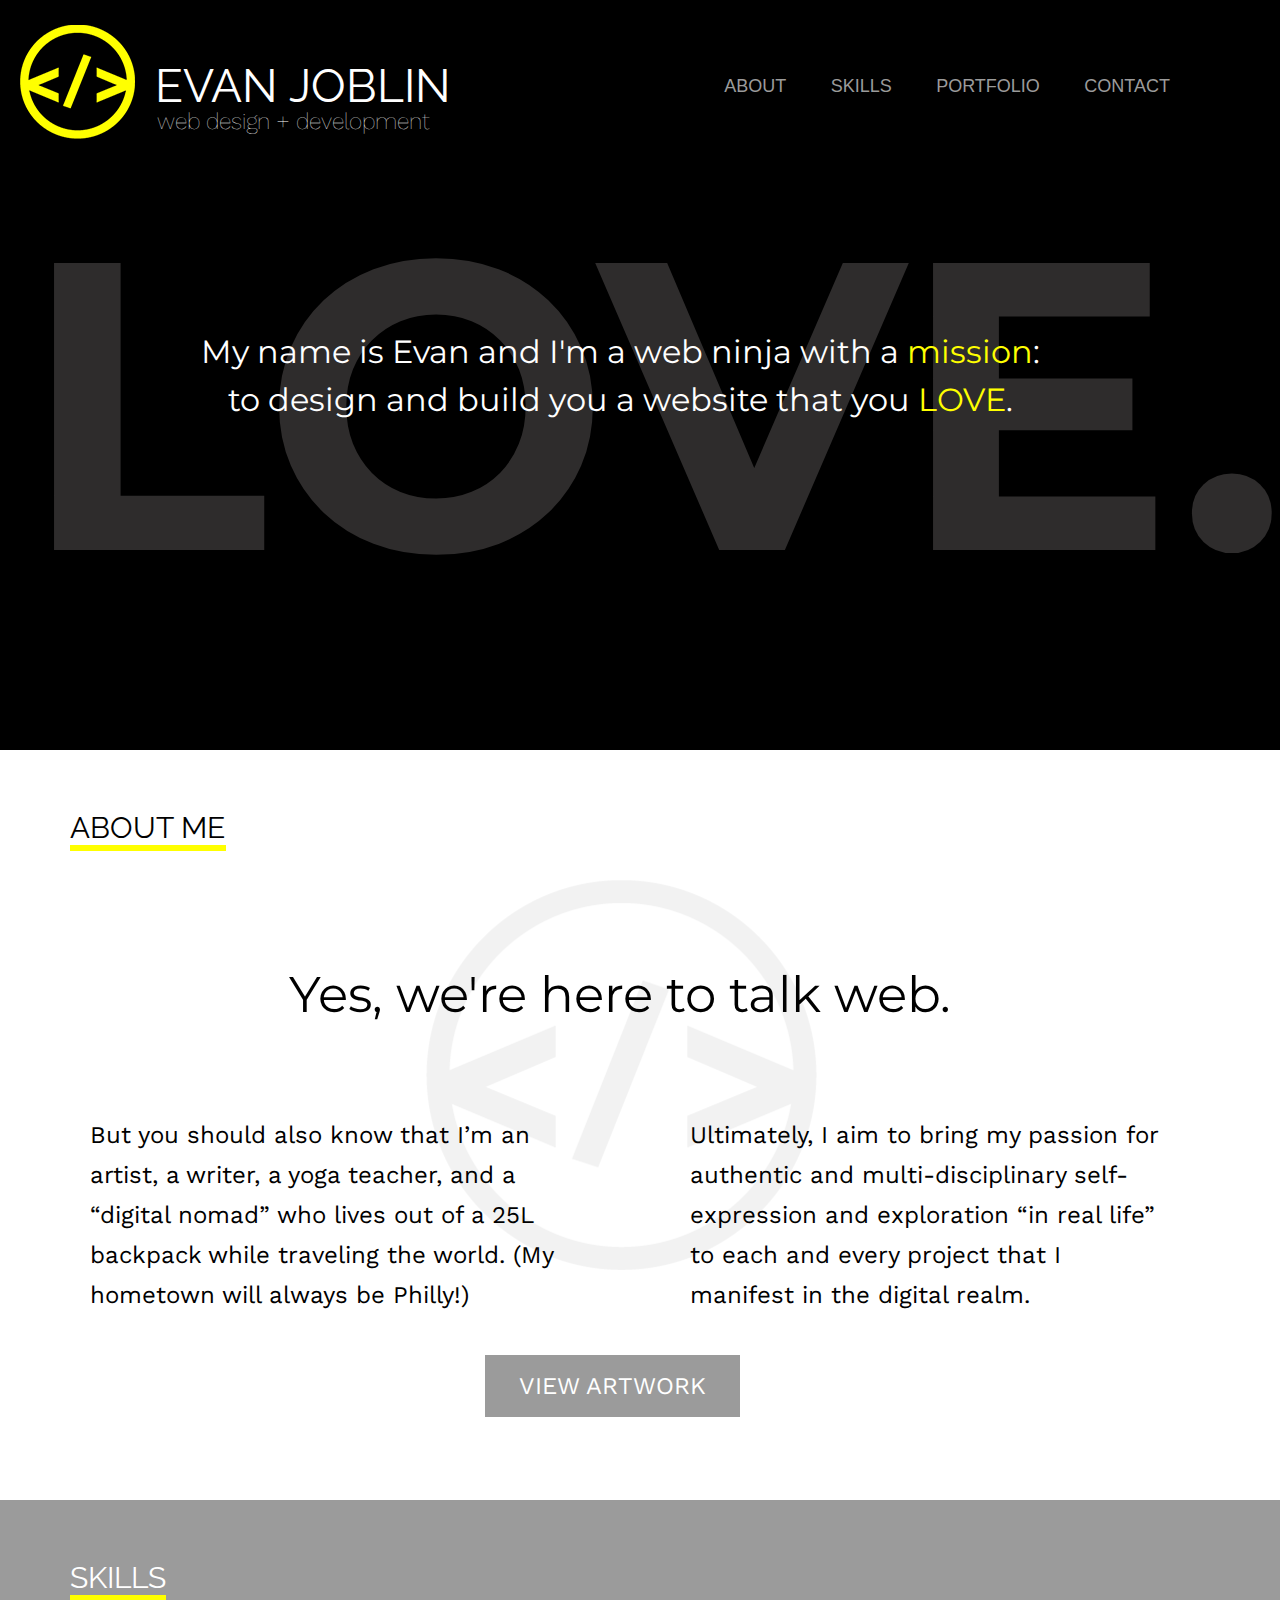
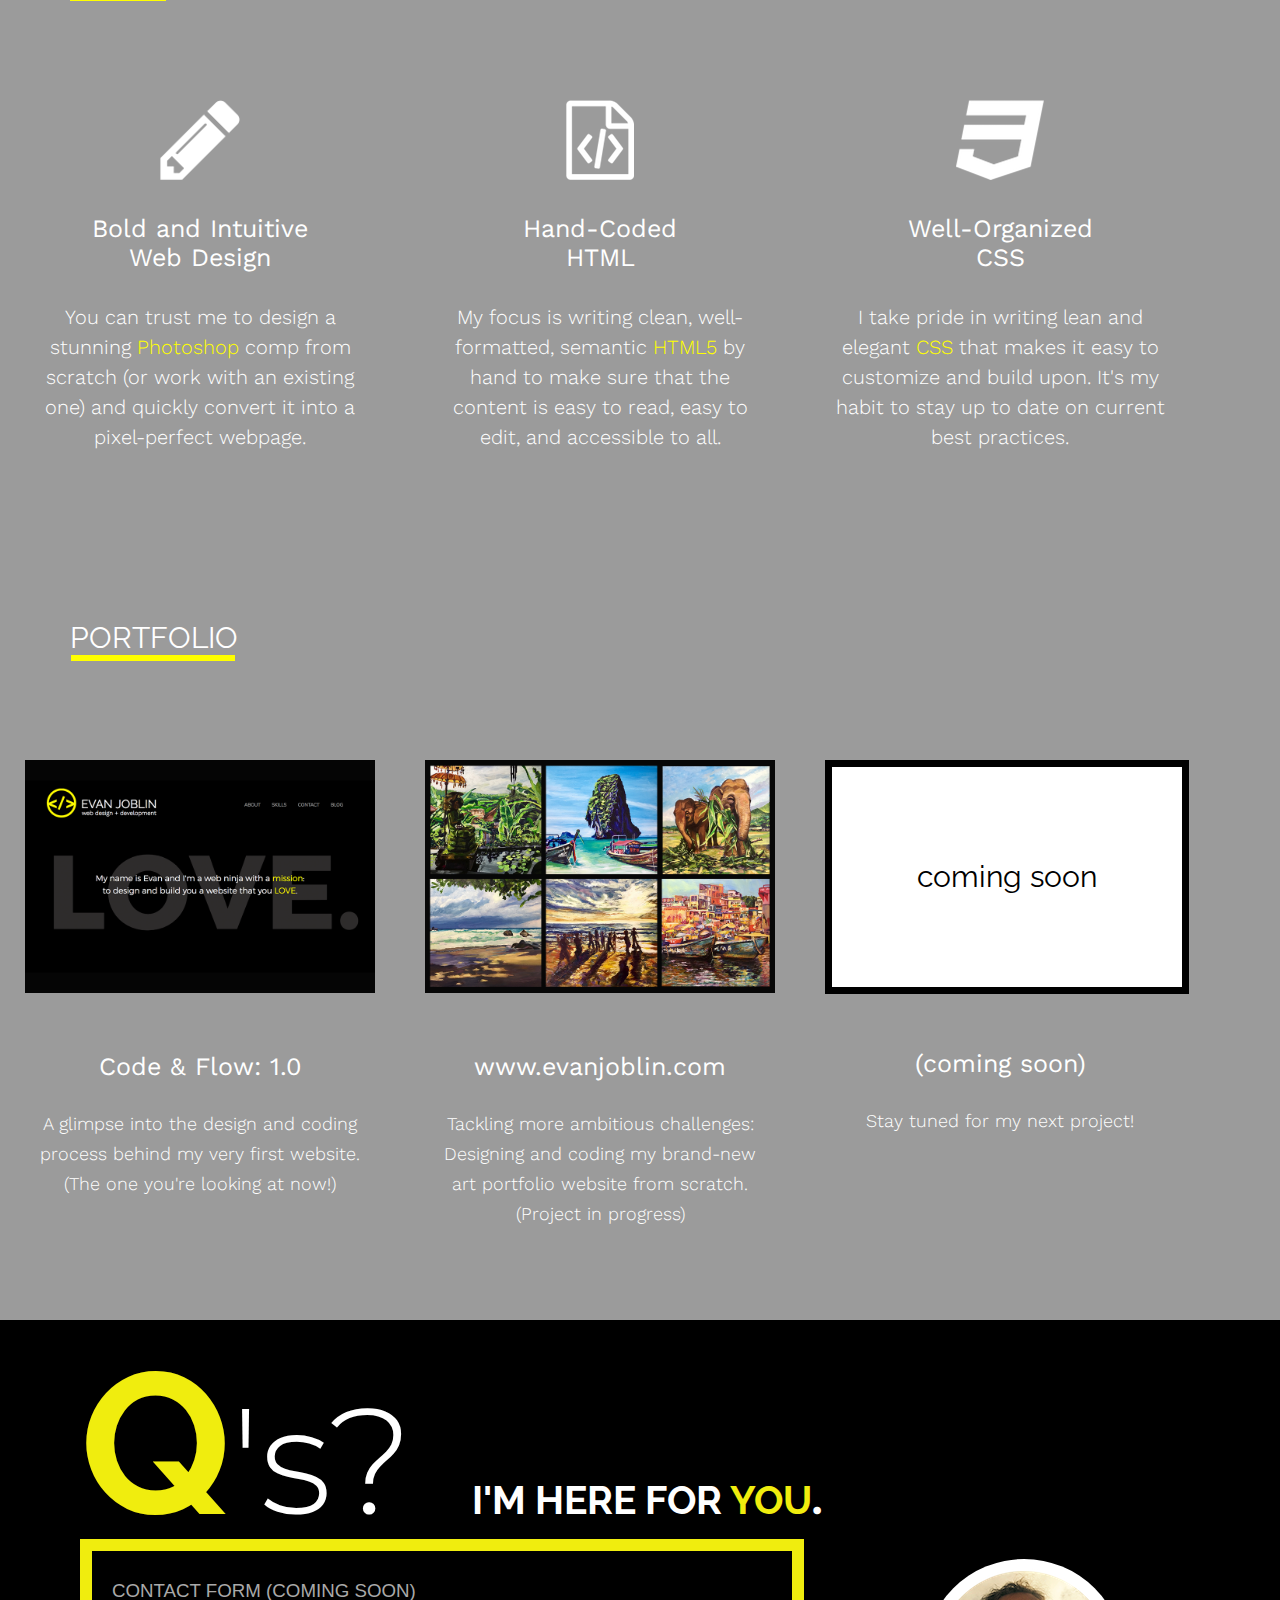
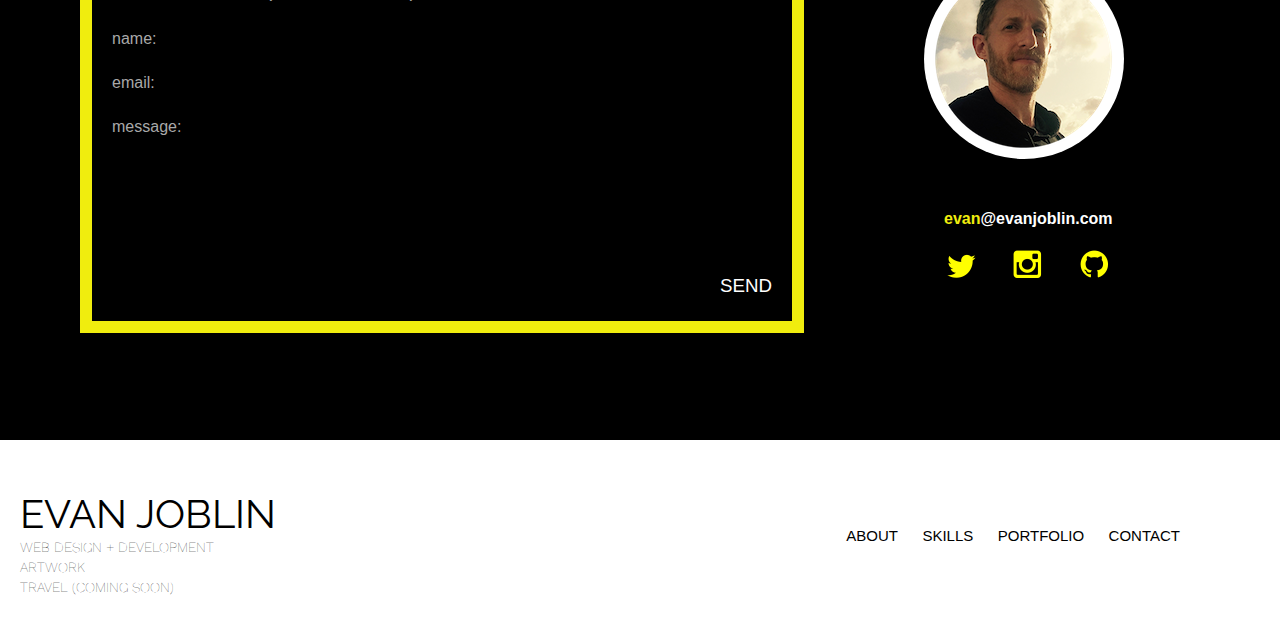
==== index.html @ 78a65e4b "initial commit" ====
<!doctype html>
<html lang="en">
    <head>
      <meta charset="UTF-8">
      <title>Evan Joblin | Web Developer</title>
      <link rel="stylesheet" href="css/normalize.css">
      <link rel="stylesheet" href="css/main.css">
      <link href="https://fonts.googleapis.com/css?family=Raleway:300,400" rel="stylesheet">
      <link href="https://fonts.googleapis.com/css?family=Montserrat:300,400,700" rel="stylesheet">
      <link href="https://fonts.googleapis.com/css?family=Work+Sans:300,400" rel="stylesheet">
    </head>

<!-- HEADER -->

    <body>
      <header>
        <div class="full-width">
          <div class="half-width">
            <img src="img/top-logo.png" id="top-logo" alt="my logo" />
            <h1 id="evan-joblin">Evan Joblin</h1>
            <h2 id="web-design-sub-head">web design + development</h2>
          </div>
          <div class="half-width top-header">
            <nav>
              <ul>
                <li><a href="#about-me">About</a></li>
                <li><a href="#skills">Skills</a></li>
                <li><a href="#portfolio">Portfolio</a></li>
                <li><a href="#contact">Contact</a></li>
              </ul>
            </nav>
          </div>
          <div>
            <h3 id="love">Love.</h3>
            <h2 id="tagline">My name is Evan and I'm a web ninja with a <span class="tagline-highlight">mission</span>:<br>to design and build you a website that you <span class="tagline-highlight" id="tagline-love">love</span>.</h2>
          </div>
        </div>
      </header>

<!-- ABOUT BANNER -->

      <section id="about-banner" class="section-header">
        <h3 id="about-me">About Me</h3>
        <hr id="about-underline"/>
      </section>

<!-- ABOUT -->

      <section id="about">
        <div class="full-width">
          <img src="img/my-webdev-logo.png" alt="my logo"/>
          <h3>Yes, we're here to talk web.</h3>
          <div class="half-width">
            <p id="left-about">But you should also know that I’m an artist, a writer, a yoga teacher, and a “digital nomad” who lives out of a 25L backpack while traveling the world. (My hometown will always be Philly!)</p>
          </div>
          <div class="half-width">
            <p id="right-about">Ultimately, I aim to bring my passion for authentic and multi-disciplinary self-expression and exploration “in real life” to each and every project that I manifest in the digital realm.</p>
          </div>
        </div>
          <div class="full-width">
            <h4><a href="http://evanjoblin.com" target="_blank" id="artwork">View Artwork</a></h4>
            <hr id="artwork-underline"/>
            <a href="http://evanjoblin.com" target="_blank"><button class="button">View Artwork</button></a>

          </div>
      </section>


<!--SKILLS BANNER -->

      <section id="services-banner" class="section-header">
        <h3 id="skills">Skills</h3>
        <hr id="services-underline"/>
      </section>

<!--SKILLS -->

      <section id="work">
        <div class="full-width">
          <div class="third-width">
            <img src="img/pencil-icon-white.png" alt="Pencil icon" />
            <h3>Bold and Intuitive Web Design</h3>
            <p>You can trust me to design a stunning <span class="code-highlights">Photoshop</span> comp from scratch (or work with an existing one) and quickly convert it into a pixel-perfect webpage.</p>
          </div>
          <div class="third-width">
          <img src="img/html-icon-white.png" alt="HTML icon" />
            <h3>Hand-Coded HTML</h3>
            <p>My focus is writing clean, well-formatted, semantic <span class="code-highlights">HTML5</span> by hand to make sure that the content is easy to read, easy to edit, and accessible to all.</p>
          </div>
          <div class="third-width">
            <img src="img/css-icon-white.png" alt="CSS icon" />
            <h3>Well-Organized CSS</h3>
            <p>I take pride in writing lean and elegant <span class="code-highlights">CSS</span> that makes it easy to customize and build upon. It's my habit to stay up to date on current best practices.</p>
          </div>
        </div>
      </section>

<!--PORTFOLIO BANNER -->

      <section id="featured-work-banner" class="section-header">
        <h3 id="portfolio">Portfolio</h3>
        <hr id="featured-work-underline"/>
      </section>

<!-- PORTFOLIO -->

      <section id="work-bottom-row">
        <div class="full-width">
          <div class="third-width">
            <img src="img/homepage-redo-v1-black.png" alt="Evan Joblin Homepage" />
            <h3>Code &amp; Flow: 1.0</h3>
            <p>A glimpse into the design and coding process behind my very first website. (The one you're looking at now!)</p>
          </div>
          <div class="third-width">
            <img src="img/artwork-grid-v3.png" alt="Business Cards" />
            <h3>www.evanjoblin.com</h3>
            <p>Tackling more ambitious challenges: Designing and coding my brand-new art portfolio website from scratch. <br> (Project in progress)</p>
          </div>
          <div class="third-width">
            <div id="coming-soon-box"><span id="coming-soon-text">coming soon</span></div>
              <h3>(coming soon)</h3>
              <p>Stay tuned for my next project!</p>
            </div>
          </div>
      </section>

<!-- CONTACT -->

      <section id="contact">
        <div class=full-width>
          <h2><span id="questions"><span id="capital-q">Q</span><span id="lowercase-s">'s?</span></span> <span id="here-for-you">I'm here for <span id="yellow-you">you<span id="period">.</span></span></span></h2>
          <div class="two-thirds-width contact-form" id="inside-the-form">
            <h3 id="contact-form-text" >Contact Form (coming soon)</h3>
            <p>name:</p>
            <p>email:</p>
            <p>message:</p>
            <h3 id="send">Send</h3>
          </div>
          <div class="third-width">
            <img src="img/contact-photo-color.png" id="little-portrait" alt="Photo of Evan" />
            <a href="mailto:evan@evanjoblin.com" id="evan-email"><h4><span id="evan-highlight">evan</span>@evanjoblin.com</h4></a>
            <div id="social-media-contact">
              <ul>
                <li><a href="https://twitter.com/EvanJoblin"><img src="img/twitter-yellow.png" alt="Twitter"/></a></li>
                <li><a href="https://instagram.com/EvanJoblin"><img src="img/instagram-yellow.png" alt="Instagram"/></a></li>
                <li><a href="https://github.com/ejoblin"><img src="img/github-yellow.png" alt="GitHub"/></a></li>
              </ul>
            </div>
          </div>
        </div>
        </section>

<!--FOOTER -->

        <footer id="footer">
          <div class="full-width">
            <div class="half-width">
              <h2>Evan Joblin</h2>
              <ul id="other-ej-sites">
                <li><a href="http://codeandflow.com">web design + development</a></li>
                <li><a href="http://evanjoblin.com">artwork</a></li>
                <li>travel (coming soon)</li>
              </ul>
            </div>

            <div class="half-width">
              <ul id="footer-nav">
                <li><a href="#about-me">About</a></li>
                <li><a href="#skills">Skills</a></li>
                <li><a href="#portfolio">Portfolio</a></li>
                <li><a href="#contact">Contact</a></li>
              </ul>
            </div>
          </div>
        </footer>
    </body>
</html>
---- css/main.css ----
body {
  font-family: 'Muli', sans-serif;
}


/***** GRID *****/

.full-width {
  width: 1200px;
  margin: auto 0;
  padding-left: 20px;
}

.half-width{
  width: 600px;
  float: left;
}

.third-width{
  width: 400px;
  float: left;
}

.two-thirds-width {
  width: 800px;
  float: left;
}

/***** HEADER *****/

header {
  height: 750px;
  background: black;
}

#top-logo {
  padding: 25px 0px 0 0;
  float: left;
}

#evan-joblin {
  color: white;
  font-family: 'Raleway', sans-serif;
  font-size: 46px;
  font-weight: 400;
  text-transform: uppercase;
  padding: 28px 0 0 20px;
  float: left;
  margin-bottom: 0;
}

#web-design-sub-head {
  color: white;
  font-family: 'Work Sans', sans-serif;
  font-size: 23px;
  margin: -5px 0 0 0;
  font-weight: lighter;
  float: left;
  padding: 0 0 0 22px;
}

nav {
  float: right;
  padding: 60px 50px 40px 0;
}

nav ul li {
  display: inline-block;
}

nav ul li a {
  color: #9b9b9b;
  font-size: 18px;
  padding-left: 40px;
  text-transform: uppercase;
  text-decoration: none;
}

nav a:hover {
  color: #ffff00;
}

#love {
  font-family: 'Montserrat', sans-serif;
  font-size: 410px;
  font-weight: 700;
  color: #2e2c2c;
  text-align: center;
  padding: 35px 0 0 -10px;
  margin: auto 0;
  text-transform: uppercase;
}

#tagline {
  color: white;
  font-family: 'Montserrat', sans-serif;
  font-size: 32px;
  font-weight: 400;
  line-height: 48px;
  text-align: center;
  clear: both;
  margin: -325px 0 0 0;
}

.tagline-highlight {
  color: #ffff00;
}

#tagline-love {
  text-transform: uppercase;
}

/***** ABOUT BANNER *****/

#about-banner {
  background: white;
  height: 50px;
  clear: both;
}

#about-banner img {
  float: right;
}

#about-banner h3 {
  color: black;
  margin: auto 0;
  font-family: "Raleway", sans-serif;
  font-weight: 400;
  text-transform: uppercase;
  font-size: 30px;
  padding: 60px 0 0 70px;
}

#about-underline {
  border: 3px solid #ffff00;
  width: 150px;
  margin: 0 0 0 70px;

}

/***** ABOUT *****/

#about {
  height: 700px;
}

#about img {
  text-align: center;
  margin: 80px 0 0 388px;
  padding: 0 0 0 18px;
}

#about h2 {
  font-family: 'Raleway', sans-serif;
  font-size: 48px;
  text-transform: uppercase;
  padding: 10px 0 0 0;
}

#about h3 {
  font-family: 'Montserrat', sans-serif;
  font-size: 50px;
  font-weight: 400;
  padding: 20px 0;
  text-align: center;
  clear: both;
  margin: -330px 0 0 0;
}

#about p {
  font-family: 'Work Sans', sans-serif;
  font-weight: 400;
  text-align: left;
  font-size: 24px;
  margin: 60px 50px 40px 50px;
  line-height: 40px;
}


#artwork {
  font-family: 'Work Sans', sans-serif;
  text-transform: uppercase;
  font-weight: 300;
  font-size: 24px;
  text-align: center;
  text-decoration: none;
  color: white;
}

#artwork-underline {
  border: 3px solid white;
  width: 183px;
  margin: -30px 0 0 505px;
}

.button {
    background-color: #9b9b9b;
    font-family: 'Work Sans', sans-serif;
    border: 2px solid #9b9b9b;
    color: white;
    padding: 15px 32px;
    text-align: center;
    text-decoration: none;
    display: inline-block;
    font-size: 24px;
    text-transform: uppercase;
    margin: -70px 0 0 465px;
    outline-style: none;
}

/***** SKILLS BANNER *****/

#services-banner {
  background: #9b9b9b;
  height: 110px;
}

#services-banner h3 {
  background: #9b9b9b;
  color: #ffffff;
  font-size: 30px;
  font-family: "Raleway", sans-serif;
  font-weight: 400;
  margin: auto 0;
  padding: 60px 0 0 70px;
  text-transform: uppercase;
}

#services-underline {
  border: 3px solid #ffff00;
  margin: 0 0 0 70px;
  width: 90px;
}

/****** SKILLS ******/

#work {
  height: 550px;
  background: #9b9b9b;
  text-align: center;
}

#work .full-width {
  padding: 90px 0 80px 0;
}

#work img {
  padding-bottom: 30px;
}

#work h3 {
  font-family: 'Work Sans', sans-serif;
  font-size: 25px;
  font-weight: 400;
  width: 220px;
  margin: 0 auto;
  color: #ffffff;
}

#work p {
  font-family: 'Work Sans', serif;
  font-size: 20px;
  line-height: 30px;
  color: #ffffff;
  padding: 10px 35px;
}

.code-highlights {
  color: #ffff00;
}

/***** PORTFOLIO BANNER *****/

#featured-work-banner {
  background: #9b9b9b;
  height: 110px;
}

#featured-work-banner h3 {
  background: #9b9b9b;
  color: #ffffff;
  font-size: 30px;
  font-family: "Raleway", sans-serif;
  font-weight: 400;
  margin: auto 0;
  padding: 60px 0 0 70px;
  text-transform: uppercase;
}

#featured-work-underline {
  border: 3px solid #ffff00;
  margin: 0 0 0 71px;
  width: 158px;
}

/***** PORTFOLIO ******/


#work-bottom-row {
  height: 650px;
  background: #9b9b9b;
  text-align: center;
}

#work-bottom-row .full-width {
  padding: 90px 0 0 0;
}

#work-bottom-row  img {
  width: 350px;
  padding-bottom: 30px;
}

#work-bottom-row h3 {
  font-family: 'Work Sans', sans-serif;
  font-size: 25px;
  font-weight: 400;
  width: 350px;
  margin: 0 auto;
  padding: 25px 0 0 0;
  color: #ffffff;
}

#work-bottom-row p {
  font-family: 'Work Sans', serif;
  font-size: 18px;
  line-height: 30px;
  color: #ffffff;
  padding: 10px 35px;
}

#coming-soon-box {
  background: white;
  width: 350px;
  height: 220px;
  border: 7px solid black;
  margin: 0 0 30px 25px;
}

#coming-soon-text {
  font-family: 'Raleway', sans-serifl;
  font-size: 30px;
  line-height: 220px;
}
/***** CONTACT *****/

#contact {
  height: 720px;
  background: #000000;
  color: white;
}

#questions {
  font-family: 'Montserrat', sans-serif;
  font-size: 200px;
  font-weight: 300;
}

#capital-q {
  font-family: 'Raleway', sans-serif;
  font-size: 200px;
  font-weight: 700;
  color: #f0ed0e;
}

#lowercase-s {
  text-transform: lowercase;
  font-size: 150px;
}

#here-for-you {
  font-family: 'Raleway', sans-serif;
  font-size: 39px;
  padding-left: 50px;
}

#yellow-you {
  color: #f0ed0e;
}

#period {
  font-family: "Montserrat", sans-serif;
  color: #ffffff;
}

#contact h2 {
  font-family: 'Raleway', sans-serif;
  font-size: 36px;
  text-transform: uppercase;
  margin: 0 0 -25px 60px;
}

.two-thirds-width {
  width: 700px;
  height: 370px;
  margin: 0 0 0 60px;
}

.contact-form h3, p {
  font-weight: 300;
  padding: 10px 0 0 20px;
}

.contact-form p {
  color: darkgray;
}

.contact-form {
  border: 12px solid #f0ed0e;
}

#contact-form-text {
  color: darkgray;
  text-transform: uppercase;
}

#send {
  text-align: right;
  text-transform: uppercase;
  padding: 120px 20px 0 0;
}

#little-portrait {
  margin: 20px 0 0 120px;
  float: left;
  border-radius: 50%;
 background: white;
}

#evan-email {
  margin: 30px 0 0 140px;
  float: left;
  text-decoration: none;
  color: white;
}

#evan-highlight {
  color: #f0ed0e;
}

#social-media-contact {
  margin: 0 0 0 103px;
  clear: both;
}

#social-media-contact li{
  text-decoration: none;
  list-style-type: none;
  display: inline-block;
  padding-right: 33px;
}

#footer {
  height: 200px;
}

#footer h2 {
  color: black;
  font-family: 'Raleway', sans-serif;
  font-size: 40px;
  font-weight: 400;
  text-transform: uppercase;
  margin: 30px 0 0 0px;
  padding-top: 20px;
  float: left;
}

#other-ej-sites {
  font-family: 'Work Sans', sans-serif;
  font-size: 14px;
  margin: auto 0;
  font-weight: lighter;
  float: left;
  padding: 0 0 5px 0;
  text-decoration: none;
}

#footer a, li {
  text-decoration: none;
  text-transform: uppercase;
  line-height: 20px;
  color: inherit;
}

#footer ul {
  clear: both;
}

#footer li {
  text-decoration: none;
  list-style-type: none;
  text-transform: uppercase;
  margin: auto 0;
}

#footer img {
  margin: 40px 0 0 160px;
}

#footer-nav {
  float: right;
  margin-right: 40px;
}

#footer-nav li{
  font-size: 15px;
  display: inline-block;
  margin: 30px 0 0 0;
  padding: 40px 0 0 20px;
  text-decoration: none;
  color: #000000;
}

.social-media-bottom {
  clear: both;
  float: left;
  margin: -60px 0 20px 900px;
}

.social-media-bottom li {
  display: inline-block;
  padding: 0 0 20px 33px;
}

.bottom-name h2 {
  margin-left: 20px;
}
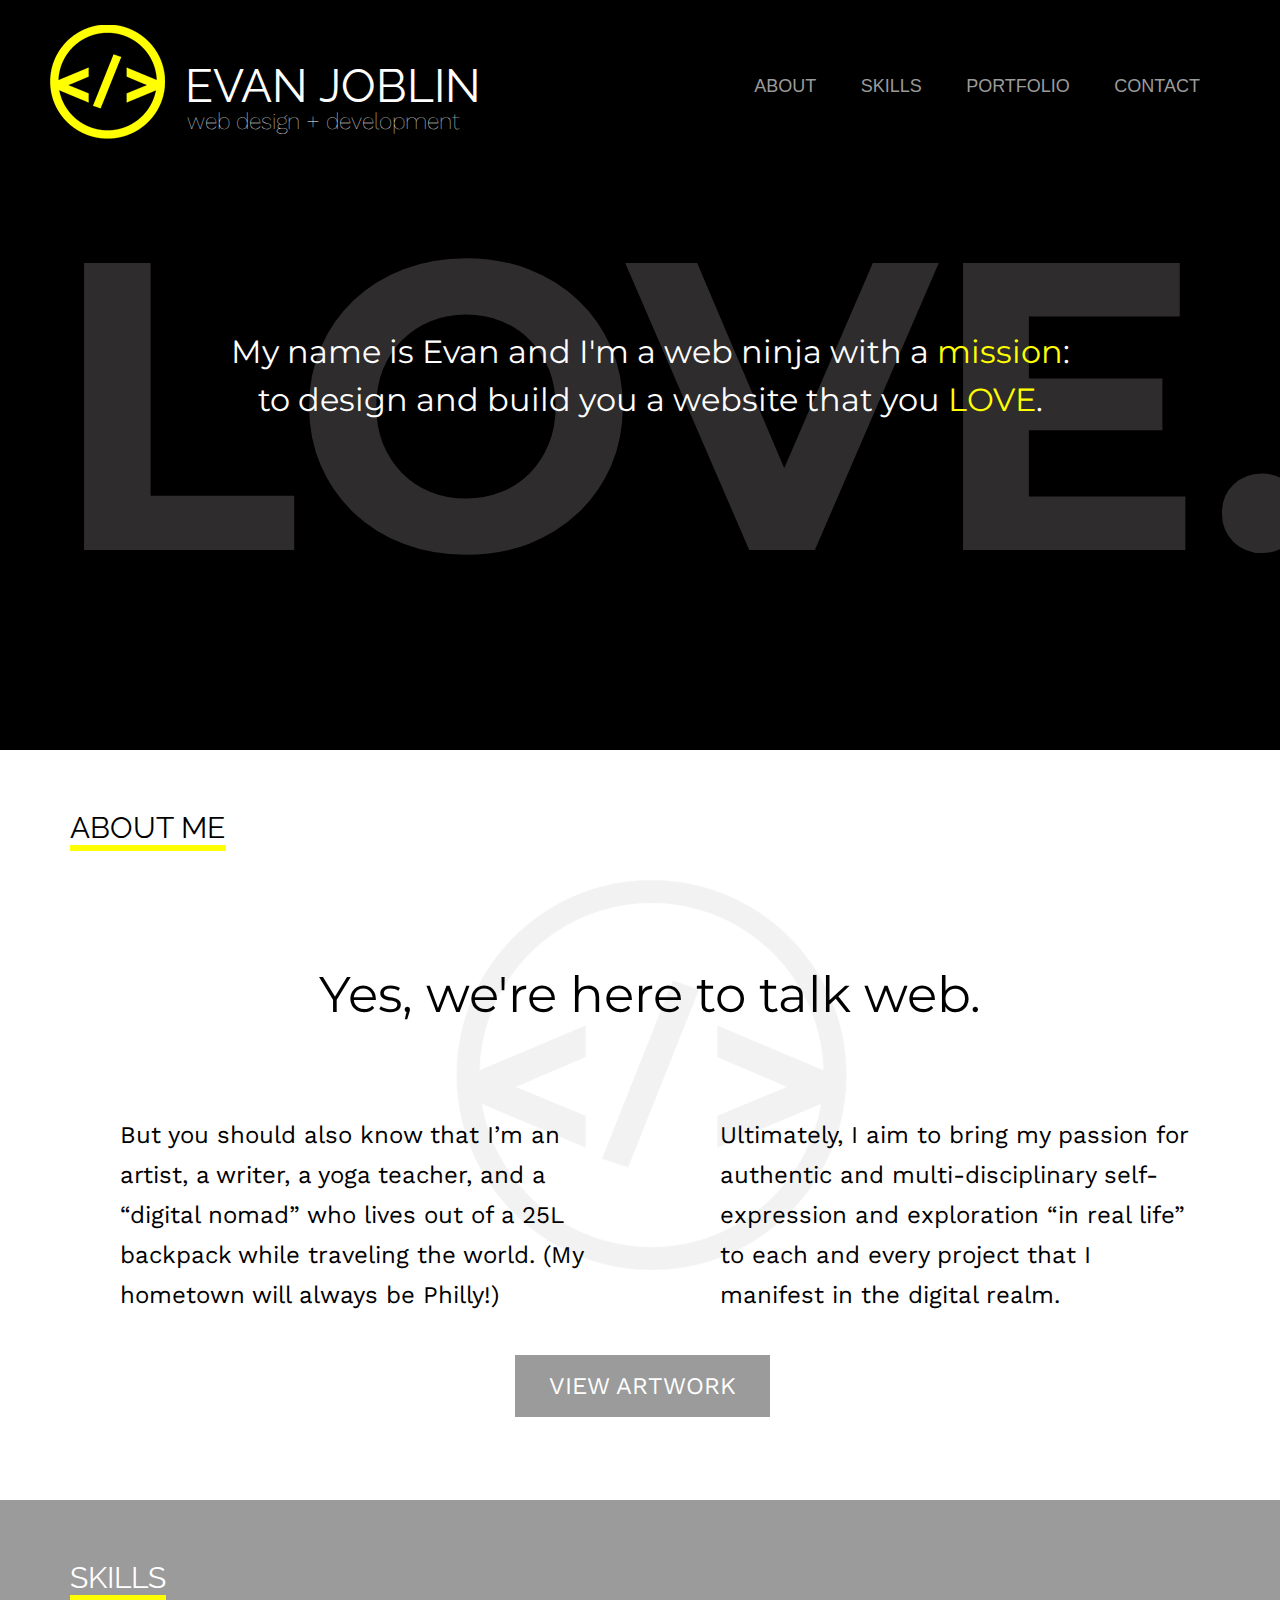
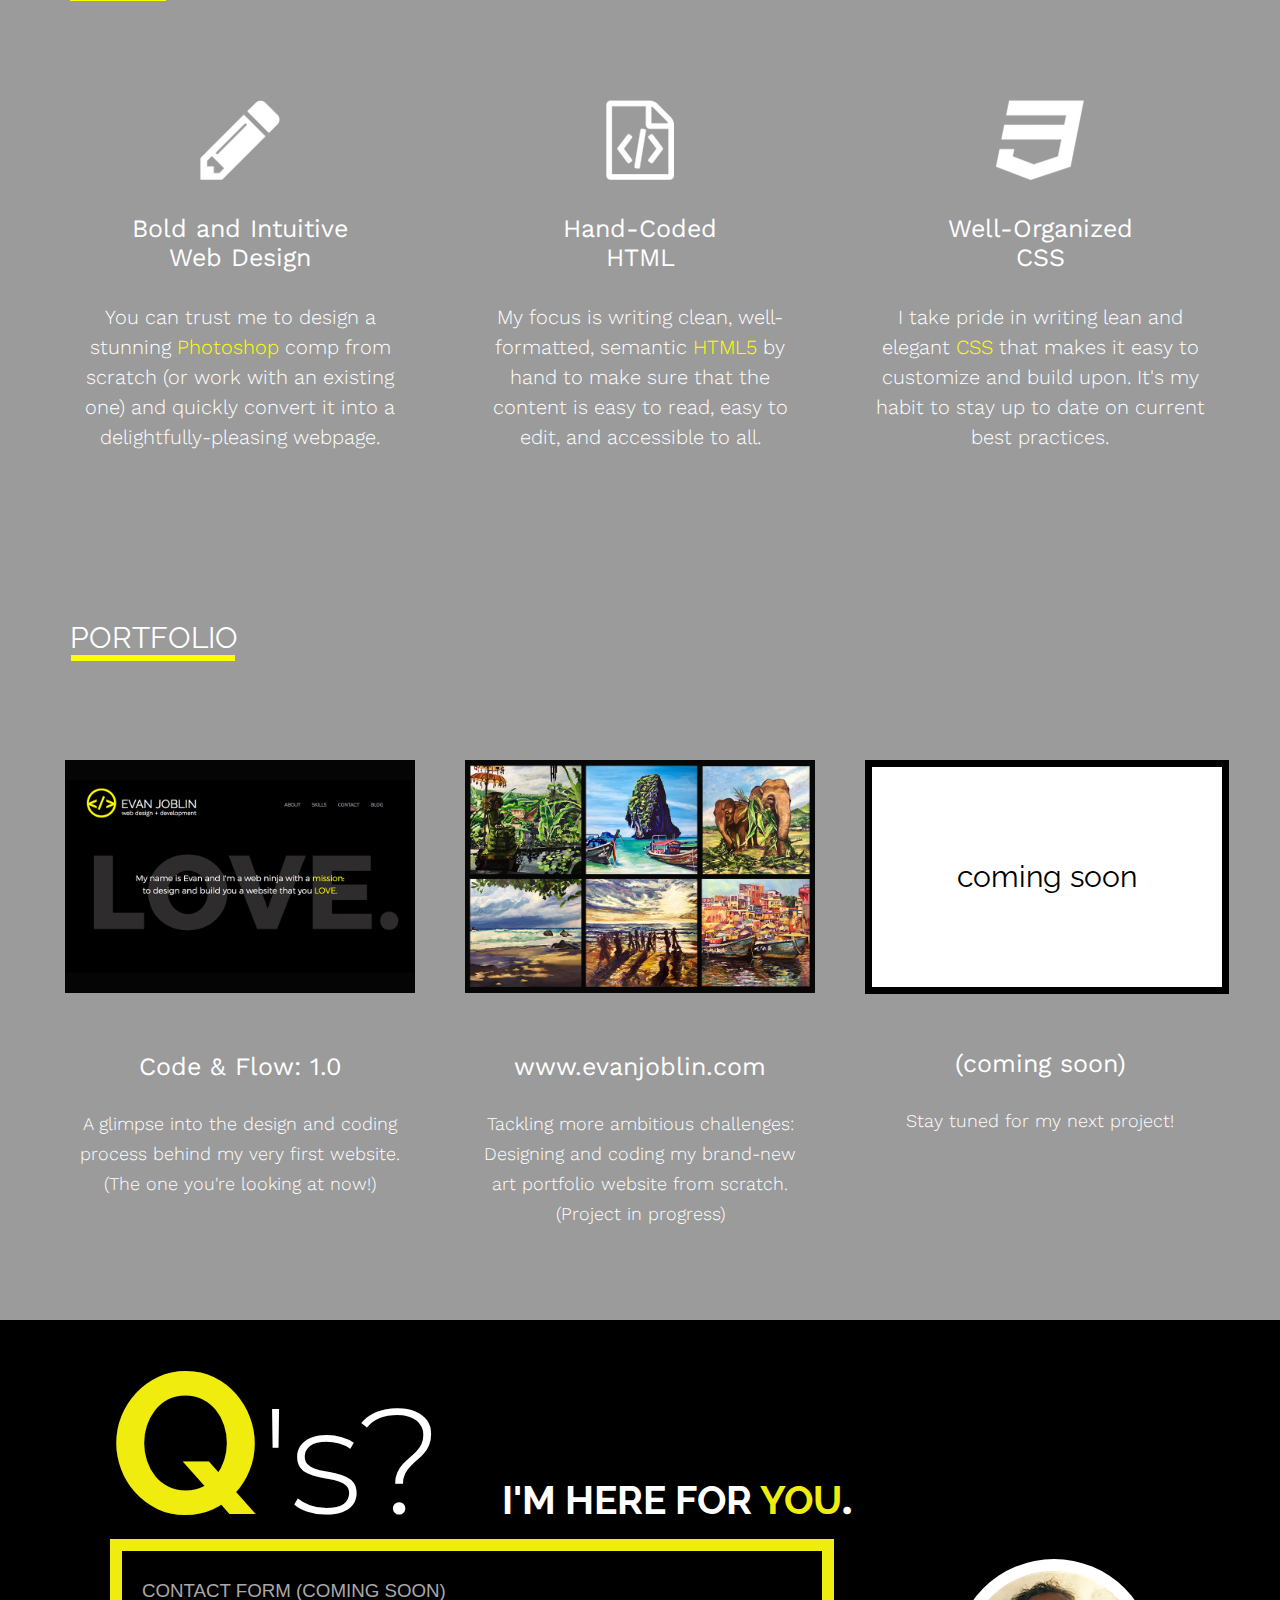
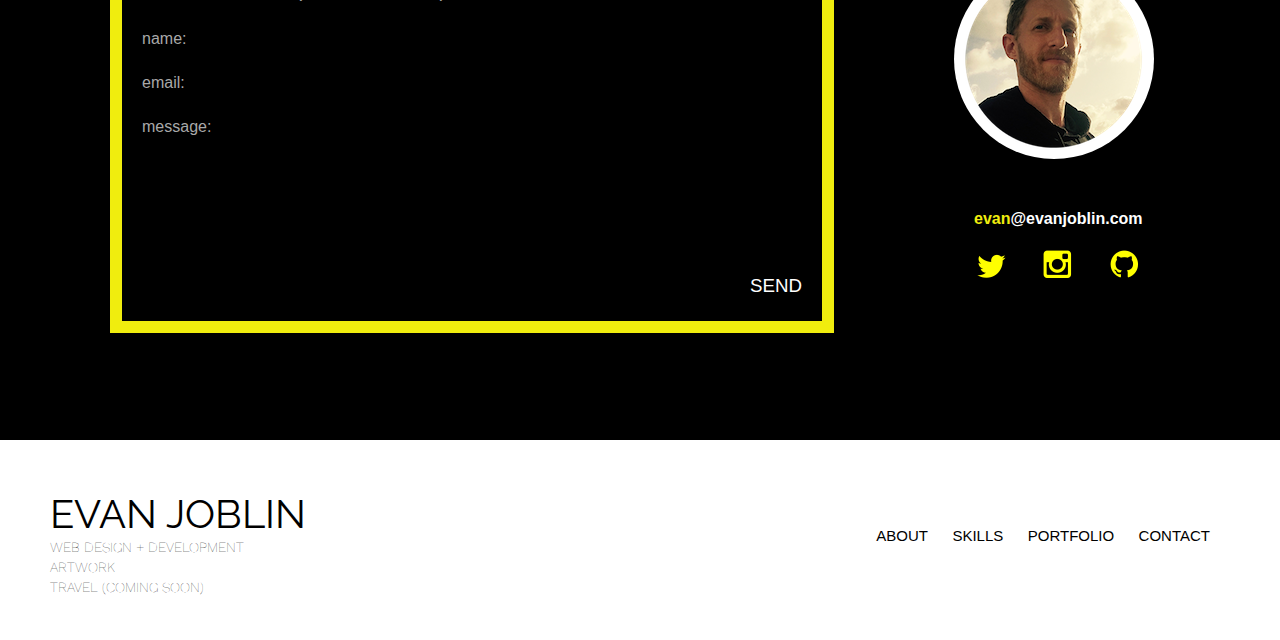
==== commit d6c6aa4d: "getting ready to code responsive site" ====
--- a/index.html
+++ b/index.html
@@ -80,7 +80,7 @@
           <div class="third-width">
             <img src="img/pencil-icon-white.png" alt="Pencil icon" />
             <h3>Bold and Intuitive Web Design</h3>
-            <p>You can trust me to design a stunning <span class="code-highlights">Photoshop</span> comp from scratch (or work with an existing one) and quickly convert it into a pixel-perfect webpage.</p>
+            <p>You can trust me to design a stunning <span class="code-highlights">Photoshop</span> comp from scratch (or work with an existing one) and quickly convert it into a delightfully-pleasing webpage.</p>
           </div>
           <div class="third-width">
           <img src="img/html-icon-white.png" alt="HTML icon" />
@@ -107,13 +107,13 @@
       <section id="work-bottom-row">
         <div class="full-width">
           <div class="third-width">
-            <img src="img/homepage-redo-v1-black.png" alt="Evan Joblin Homepage" />
-            <h3>Code &amp; Flow: 1.0</h3>
+            <a href="portfolio/index.html"><img src="img/homepage-redo-v1-black.png" alt="Evan Joblin Homepage" /></a>
+            <h3> <a href="portfolio/index.html">Code &amp; Flow: 1.0</a></h3>
             <p>A glimpse into the design and coding process behind my very first website. (The one you're looking at now!)</p>
           </div>
           <div class="third-width">
-            <img src="img/artwork-grid-v3.png" alt="Business Cards" />
-            <h3>www.evanjoblin.com</h3>
+            <a href="artwork-page/index.html"><img src="img/artwork-grid-v3.png" alt="Business Cards" /></a>
+            <h3><a href="artwork-page/index.html">www.evanjoblin.com</a></h3>
             <p>Tackling more ambitious challenges: Designing and coding my brand-new art portfolio website from scratch. <br> (Project in progress)</p>
           </div>
           <div class="third-width">
--- a/css/main.css
+++ b/css/main.css
@@ -7,7 +7,7 @@
 
 .full-width {
   width: 1200px;
-  margin: auto 0;
+  margin: auto;
   padding-left: 20px;
 }
 
@@ -322,6 +322,15 @@
   color: #ffffff;
 }
 
+#work-bottom-row a {
+  text-decoration: none;
+  color: white;
+}
+
+#work-bottom-row a:visited {
+  color: white;
+}
+
 #work-bottom-row p {
   font-family: 'Work Sans', serif;
   font-size: 18px;
@@ -527,18 +536,103 @@
   margin-left: 20px;
 }
 
-
-
-
-
-
-
-
-
-
-
-
-
-
-
-
+/***** CODE AND FLOW PAGE HEADER *****/
+
+.additional-page {
+  background: #9b9b9b;
+}
+
+.additional-page nav ul li a {
+  color: white;
+}
+
+.additional-page {
+  height: 180px;
+}
+
+
+/***** CODE AND FLOW PAGE BODY *****/
+
+.code-and-flow {
+  height: 900px;
+  background: #9b9b9b;
+  margin: auto 0;
+  color: white;
+  font-family: 'Work Sans', sans-serif;
+}
+
+#code-and-flow-image {
+  margin: 20px 0 0 250px;
+}
+
+#code-and-flow-title {
+  color: white;
+  font-size: 40px;
+  text-align: center;
+  padding-top: 10px;
+  margin: 20px 0 0 0;
+  text-transform: uppercase;
+}
+
+.code-and-flow p {
+  font-size: 18px;
+  text-align: center;
+  line-height: 30px;
+  width: 400px;
+  margin: 0 0 0 380px;
+}
+
+.code-and-flow h3 {
+  text-align: center;
+  text-transform: uppercase;
+  font-size: 22px;
+  color: yellow;
+}
+
+/***** ARTWORK PAGE BODY *****/
+
+.artwork-grid {
+  height: 900px;
+  background: #9b9b9b;
+  margin: auto 0;
+  color: white;
+  font-family: 'Work Sans', sans-serif;
+}
+
+#artwork-grid-image {
+  margin: 20px 0 0 150px;
+}
+
+#artwork-grid-title {
+  color: white;
+  font-size: 40px;
+  text-align: center;
+  padding-top: 10px;
+  margin-bottom: 0;
+}
+
+.artwork-grid p {
+  font-size: 18px;
+  text-align: center;
+  line-height: 30px;
+  width: 400px;
+  margin: 10px 0 0 380px;
+}
+
+.artwork-grid h3 {
+  text-align: center;
+  text-transform: uppercase;
+  font-size: 22px;
+  color: yellow;
+}
+
+
+
+
+
+
+
+
+
+
+
